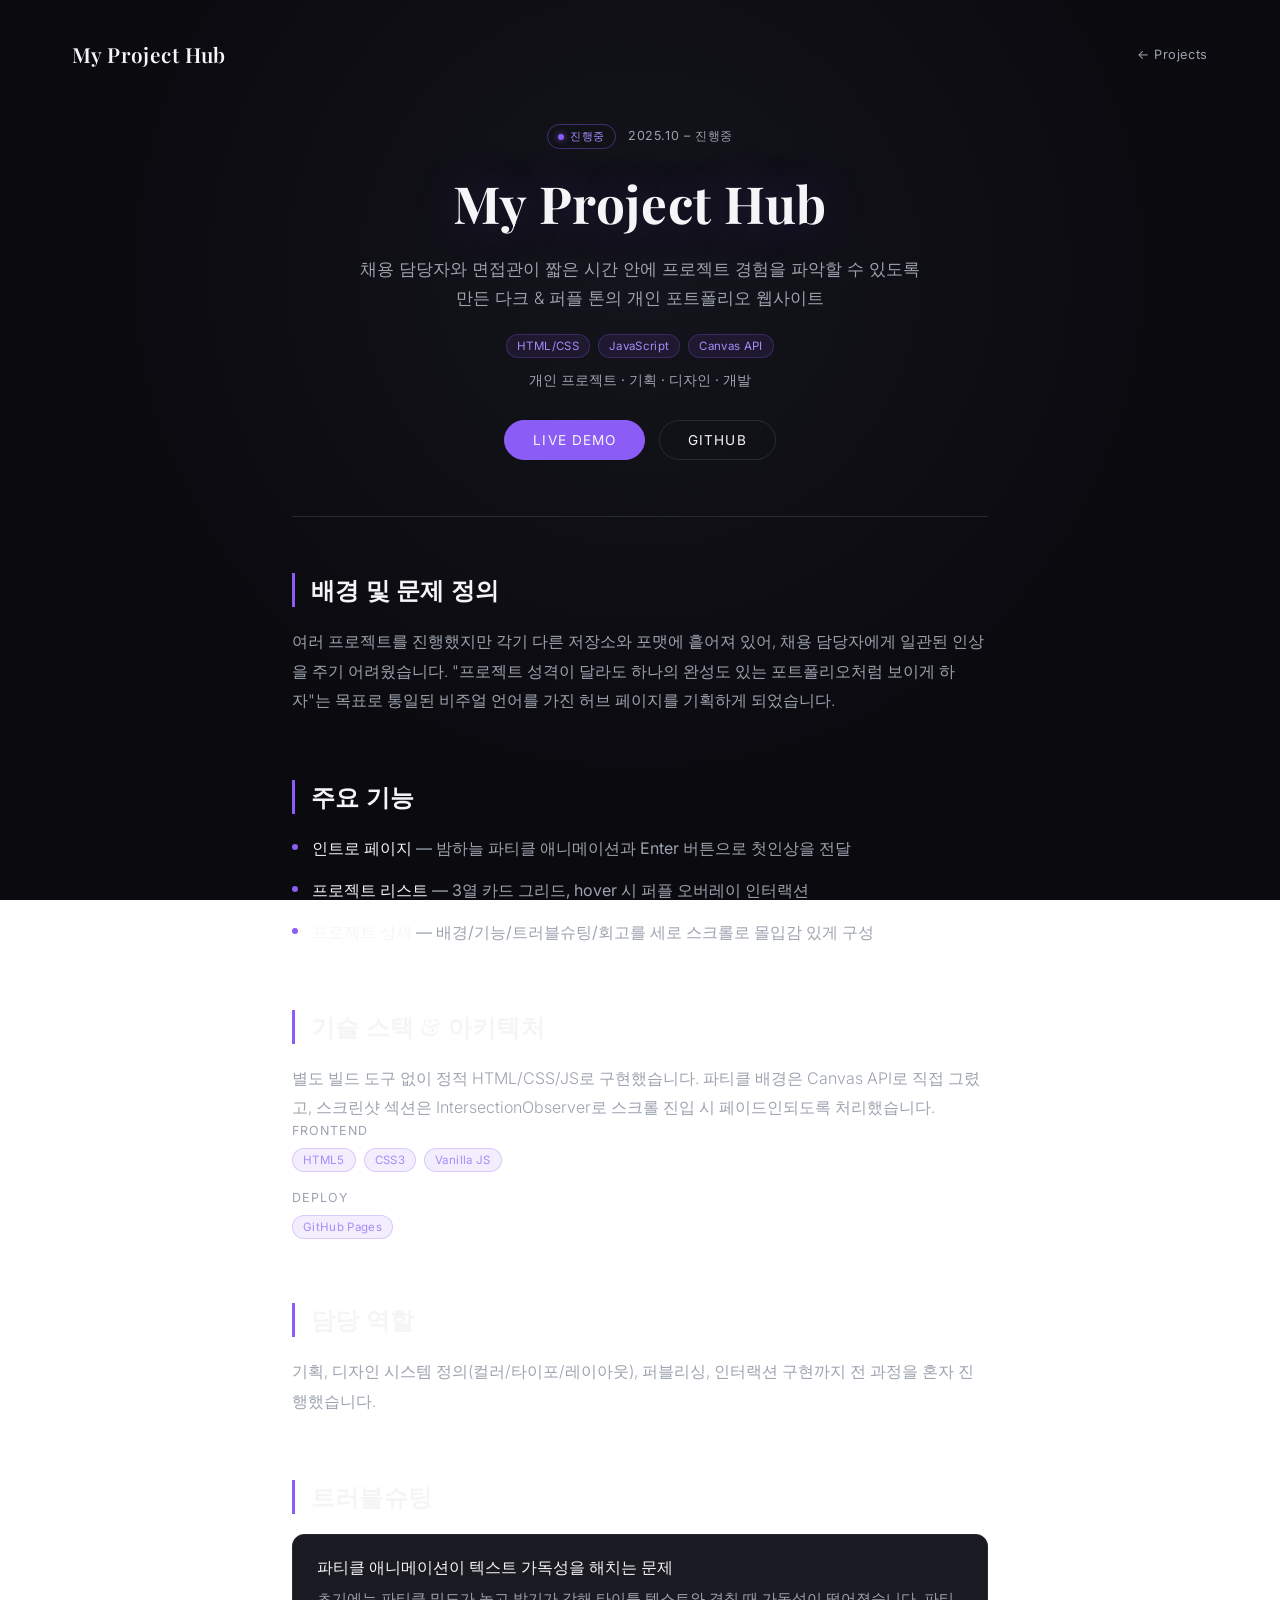
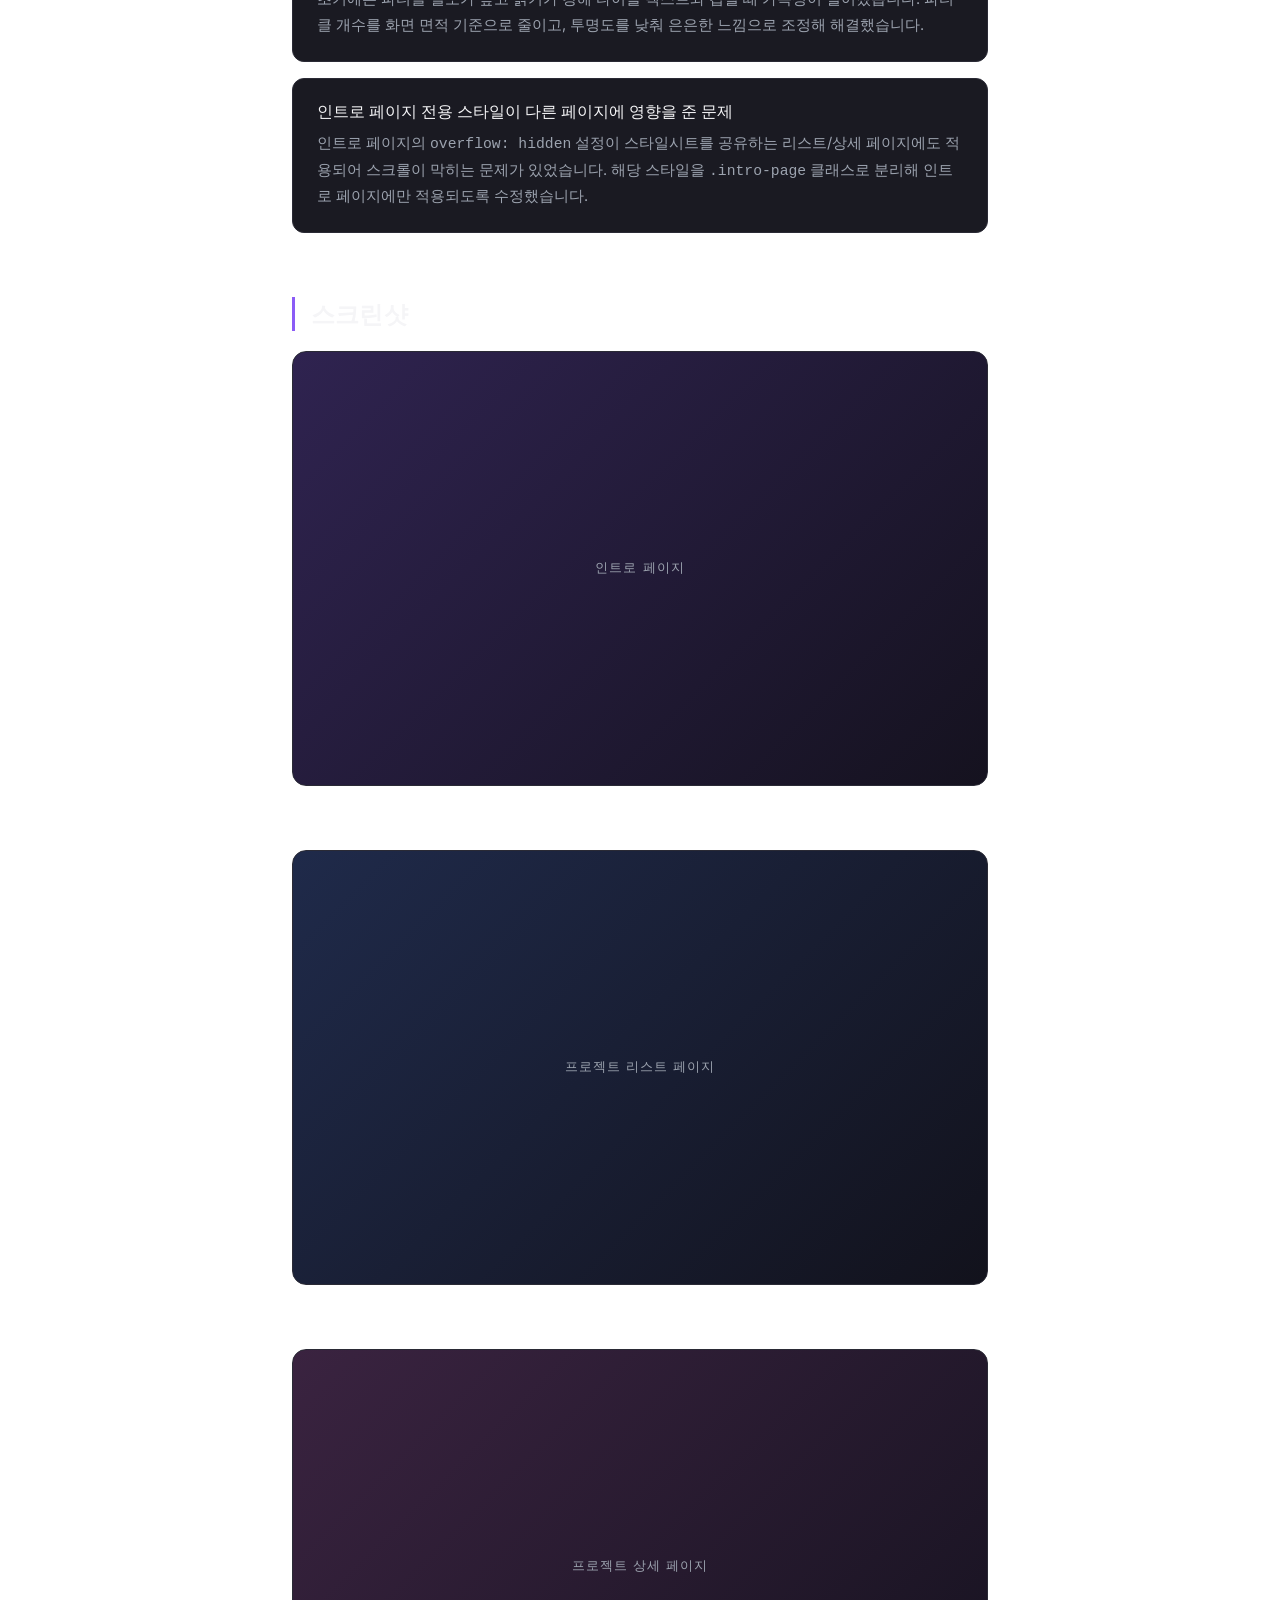
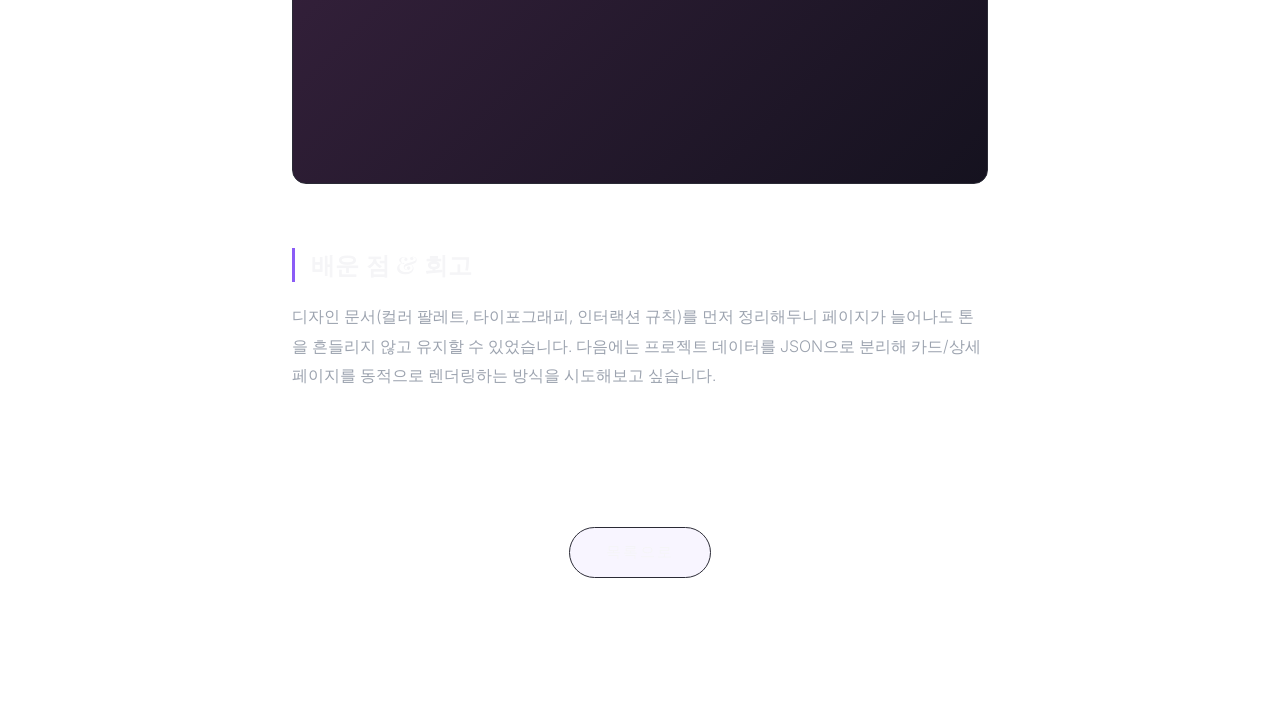
==== project-detail.html @ 3cccc222 "인덱스페이지 리스트페이지 1차완료" ====
<!DOCTYPE html>
<html lang="ko">
<head>
<meta charset="UTF-8" />
<meta name="viewport" content="width=device-width, initial-scale=1.0" />
<title>My Project Hub — Project Detail</title>
<link rel="stylesheet" href="styles.css" />
<link rel="preconnect" href="https://fonts.googleapis.com" />
<link rel="preconnect" href="https://fonts.gstatic.com" crossorigin />
<link href="https://fonts.googleapis.com/css2?family=Playfair+Display:wght@500;600;700&family=Inter:wght@300;400;500&display=swap" rel="stylesheet" />
</head>
<body>
  <header class="site-header">
    <a href="index.html" class="site-header__logo">My Project Hub</a>
    <a href="projects.html" class="site-header__back">← Projects</a>
  </header>

  <main class="detail-page">
    <div class="detail-hero">
      <div class="detail-hero__meta">
        <span class="status-badge status-badge--progress">진행중</span>
        <span class="detail-hero__period">2025.10 – 진행중</span>
      </div>
      <h1 class="detail-hero__title">My Project Hub</h1>
      <p class="detail-hero__desc">
        채용 담당자와 면접관이 짧은 시간 안에 프로젝트 경험을 파악할 수 있도록 만든
        다크 &amp; 퍼플 톤의 개인 포트폴리오 웹사이트
      </p>
      <div class="detail-hero__tags">
        <span class="tag">HTML/CSS</span>
        <span class="tag">JavaScript</span>
        <span class="tag">Canvas API</span>
      </div>
      <p class="detail-hero__role">개인 프로젝트 · 기획 · 디자인 · 개발</p>
      <div class="detail-hero__links">
        <a href="#" class="detail-link detail-link--primary">Live Demo</a>
        <a href="#" class="detail-link">GitHub</a>
      </div>
    </div>

    <section class="detail-section">
      <h2 class="detail-section__title">배경 및 문제 정의</h2>
      <p class="detail-section__body">
        여러 프로젝트를 진행했지만 각기 다른 저장소와 포맷에 흩어져 있어, 채용 담당자에게
        일관된 인상을 주기 어려웠습니다. "프로젝트 성격이 달라도 하나의 완성도 있는
        포트폴리오처럼 보이게 하자"는 목표로 통일된 비주얼 언어를 가진 허브 페이지를
        기획하게 되었습니다.
      </p>
    </section>

    <section class="detail-section">
      <h2 class="detail-section__title">주요 기능</h2>
      <ul class="feature-list">
        <li><strong>인트로 페이지</strong> — 밤하늘 파티클 애니메이션과 Enter 버튼으로 첫인상을 전달</li>
        <li><strong>프로젝트 리스트</strong> — 3열 카드 그리드, hover 시 퍼플 오버레이 인터랙션</li>
        <li><strong>프로젝트 상세</strong> — 배경/기능/트러블슈팅/회고를 세로 스크롤로 몰입감 있게 구성</li>
      </ul>
    </section>

    <section class="detail-section">
      <h2 class="detail-section__title">기술 스택 &amp; 아키텍처</h2>
      <p class="detail-section__body">
        별도 빌드 도구 없이 정적 HTML/CSS/JS로 구현했습니다. 파티클 배경은 Canvas API로
        직접 그렸고, 스크린샷 섹션은 IntersectionObserver로 스크롤 진입 시 페이드인되도록
        처리했습니다.
      </p>
      <div class="stack-group">
        <div class="stack-group__label">Frontend</div>
        <div class="stack-group__tags">
          <span class="tag">HTML5</span>
          <span class="tag">CSS3</span>
          <span class="tag">Vanilla JS</span>
        </div>
      </div>
      <div class="stack-group">
        <div class="stack-group__label">Deploy</div>
        <div class="stack-group__tags">
          <span class="tag">GitHub Pages</span>
        </div>
      </div>
    </section>

    <section class="detail-section">
      <h2 class="detail-section__title">담당 역할</h2>
      <p class="detail-section__body">
        기획, 디자인 시스템 정의(컬러/타이포/레이아웃), 퍼블리싱, 인터랙션 구현까지
        전 과정을 혼자 진행했습니다.
      </p>
    </section>

    <section class="detail-section">
      <h2 class="detail-section__title">트러블슈팅</h2>
      <div class="trouble-item">
        <div class="trouble-item__title">파티클 애니메이션이 텍스트 가독성을 해치는 문제</div>
        <div class="trouble-item__body">
          초기에는 파티클 밀도가 높고 밝기가 강해 타이틀 텍스트와 겹칠 때 가독성이
          떨어졌습니다. 파티클 개수를 화면 면적 기준으로 줄이고, 투명도를 낮춰 은은한
          느낌으로 조정해 해결했습니다.
        </div>
      </div>
      <div class="trouble-item">
        <div class="trouble-item__title">인트로 페이지 전용 스타일이 다른 페이지에 영향을 준 문제</div>
        <div class="trouble-item__body">
          인트로 페이지의 <code>overflow: hidden</code> 설정이 스타일시트를 공유하는
          리스트/상세 페이지에도 적용되어 스크롤이 막히는 문제가 있었습니다.
          해당 스타일을 <code>.intro-page</code> 클래스로 분리해 인트로 페이지에만
          적용되도록 수정했습니다.
        </div>
      </div>
    </section>

    <section class="detail-section detail-section--screenshots">
      <h2 class="detail-section__title">스크린샷</h2>
      <div class="screenshot-list">
        <div class="screenshot reveal" style="--thumb-a:#2f2350; --thumb-b:#15121f;">인트로 페이지</div>
        <div class="screenshot reveal" style="--thumb-a:#1f2a4a; --thumb-b:#12121c;">프로젝트 리스트 페이지</div>
        <div class="screenshot reveal" style="--thumb-a:#3a2340; --thumb-b:#15121f;">프로젝트 상세 페이지</div>
      </div>
    </section>

    <section class="detail-section">
      <h2 class="detail-section__title">배운 점 &amp; 회고</h2>
      <p class="detail-section__body">
        디자인 문서(컬러 팔레트, 타이포그래피, 인터랙션 규칙)를 먼저 정리해두니
        페이지가 늘어나도 톤을 흔들리지 않고 유지할 수 있었습니다. 다음에는
        프로젝트 데이터를 JSON으로 분리해 카드/상세 페이지를 동적으로 렌더링하는
        방식을 시도해보고 싶습니다.
      </p>
    </section>

    <div class="detail-footer-nav">
      <a href="projects.html" class="enter-btn" style="animation:none; opacity:1;">
        <span>목록으로</span>
      </a>
    </div>
  </main>

  <script src="detail.js"></script>
</body>
</html>
---- styles.css ----
:root {
  --bg-primary: #0a0a0f;
  --bg-secondary: #1a1a22;
  --accent-primary: #8b5cf6;
  --accent-secondary: #a78bfa;
  --text-primary: #f5f5f7;
  --text-secondary: #9ca3af;
  --border: #2a2a35;

  --font-serif: "Playfair Display", "Noto Serif KR", serif;
  --font-sans: "Inter", "Pretendard", -apple-system, sans-serif;
}

* {
  margin: 0;
  padding: 0;
  box-sizing: border-box;
}

html, body {
  min-height: 100%;
}

body {
  background: radial-gradient(ellipse at 50% 30%, #14141c 0%, var(--bg-primary) 60%) fixed;
  color: var(--text-primary);
  font-family: var(--font-sans);
  position: relative;
}

body.intro-page {
  height: 100%;
  overflow: hidden;
}

#particles {
  position: fixed;
  inset: 0;
  z-index: 0;
  display: block;
}

.intro {
  position: relative;
  z-index: 1;
  height: 100vh;
  display: flex;
  flex-direction: column;
  align-items: center;
  justify-content: center;
  text-align: center;
  padding: 24px;
}

.intro__eyebrow {
  font-family: var(--font-sans);
  font-weight: 300;
  font-size: 0.85rem;
  letter-spacing: 0.35em;
  text-transform: uppercase;
  color: var(--text-secondary);
  margin-bottom: 20px;
  opacity: 0;
  animation: fade-up 0.9s ease forwards 0.1s;
}

.intro__title {
  font-family: var(--font-serif);
  font-weight: 600;
  font-size: clamp(2.6rem, 7vw, 5rem);
  letter-spacing: 0.02em;
  line-height: 1.15;
  background: linear-gradient(180deg, #ffffff 0%, var(--text-primary) 60%, var(--accent-secondary) 140%);
  -webkit-background-clip: text;
  background-clip: text;
  color: transparent;
  text-shadow: 0 0 60px rgba(139, 92, 246, 0.35);
  opacity: 0;
  animation: fade-up 1s ease forwards 0.3s;
}

.intro__subtitle {
  margin-top: 22px;
  font-family: var(--font-sans);
  font-weight: 300;
  font-size: clamp(0.95rem, 1.6vw, 1.1rem);
  letter-spacing: 0.04em;
  color: var(--text-secondary);
  opacity: 0;
  animation: fade-up 1s ease forwards 0.55s;
}

.enter-btn {
  margin-top: 56px;
  display: inline-flex;
  align-items: center;
  gap: 10px;
  padding: 14px 36px;
  border: 1px solid var(--border);
  border-radius: 999px;
  color: var(--text-primary);
  font-family: var(--font-sans);
  font-size: 0.95rem;
  letter-spacing: 0.12em;
  text-transform: uppercase;
  text-decoration: none;
  background: rgba(139, 92, 246, 0.06);
  backdrop-filter: blur(6px);
  transition: background 0.3s ease, border-color 0.3s ease, box-shadow 0.3s ease, transform 0.3s ease;
  opacity: 0;
  animation: fade-up 1s ease forwards 0.8s;
}

.enter-btn__icon {
  transition: transform 0.3s ease;
}

.enter-btn:hover {
  border-color: var(--accent-primary);
  background: rgba(139, 92, 246, 0.16);
  box-shadow: 0 0 32px rgba(139, 92, 246, 0.35);
  transform: translateY(-2px);
}

.enter-btn:hover .enter-btn__icon {
  transform: translateX(4px);
}

.enter-btn:active {
  transform: translateY(0);
}

@keyframes fade-up {
  from {
    opacity: 0;
    transform: translateY(14px);
  }
  to {
    opacity: 1;
    transform: translateY(0);
  }
}

@media (max-width: 480px) {
  .intro__eyebrow {
    letter-spacing: 0.25em;
  }
  .enter-btn {
    padding: 12px 28px;
    font-size: 0.85rem;
  }
}

/* =========================================
   Projects List Page
   ========================================= */

.site-header {
  position: relative;
  z-index: 1;
  display: flex;
  align-items: center;
  justify-content: space-between;
  max-width: 1200px;
  margin: 0 auto;
  padding: 40px 32px 0;
}

.site-header__logo {
  font-family: var(--font-serif);
  font-size: 1.3rem;
  font-weight: 600;
  letter-spacing: 0.02em;
  color: var(--text-primary);
  text-decoration: none;
}

.site-header__logo:hover {
  color: var(--accent-secondary);
}

.site-header__nav-hint {
  font-family: var(--font-sans);
  font-size: 0.8rem;
  letter-spacing: 0.1em;
  text-transform: uppercase;
  color: var(--text-secondary);
}

.projects-page {
  position: relative;
  z-index: 1;
  max-width: 1200px;
  margin: 0 auto;
  padding: 64px 32px 120px;
}

.projects-page__heading {
  font-family: var(--font-serif);
  font-weight: 600;
  font-size: clamp(2rem, 4vw, 2.8rem);
  letter-spacing: 0.02em;
  margin-bottom: 14px;
}

.projects-page__subheading {
  font-family: var(--font-sans);
  font-weight: 300;
  font-size: 1rem;
  color: var(--text-secondary);
  letter-spacing: 0.02em;
  margin-bottom: 56px;
  max-width: 560px;
  line-height: 1.6;
}

.project-grid {
  display: grid;
  grid-template-columns: repeat(3, 1fr);
  gap: 32px;
}

.project-card {
  position: relative;
  display: flex;
  flex-direction: column;
  background: var(--bg-secondary);
  border: 1px solid var(--border);
  border-radius: 16px;
  overflow: hidden;
  text-decoration: none;
  color: inherit;
  transition: transform 0.3s ease, border-color 0.3s ease, box-shadow 0.3s ease;
}

.project-card:hover {
  transform: translateY(-4px);
  border-color: rgba(139, 92, 246, 0.45);
  box-shadow: 0 16px 40px rgba(139, 92, 246, 0.16);
}

.project-card__thumb {
  position: relative;
  aspect-ratio: 16 / 10;
  background: linear-gradient(135deg, var(--thumb-a, #2a2140), var(--thumb-b, #14141c));
}

.project-card__overlay {
  position: absolute;
  inset: 0;
  background: linear-gradient(160deg, rgba(139, 92, 246, 0.35), rgba(139, 92, 246, 0) 60%);
  opacity: 0;
  transition: opacity 0.25s ease;
}

.project-card:hover .project-card__overlay {
  opacity: 1;
}

.project-card__body {
  padding: 24px;
  display: flex;
  flex-direction: column;
  gap: 12px;
  flex: 1;
}

.project-card__meta-top {
  display: flex;
  align-items: center;
  justify-content: space-between;
  font-size: 0.75rem;
  letter-spacing: 0.05em;
}

.status-badge {
  display: inline-flex;
  align-items: center;
  gap: 6px;
  padding: 4px 10px;
  border-radius: 999px;
  font-size: 0.7rem;
  letter-spacing: 0.06em;
  text-transform: uppercase;
  border: 1px solid var(--border);
  color: var(--text-secondary);
}

.status-badge::before {
  content: "";
  width: 6px;
  height: 6px;
  border-radius: 50%;
  background: var(--text-secondary);
}

.status-badge--progress {
  color: var(--accent-secondary);
  border-color: rgba(139, 92, 246, 0.4);
}

.status-badge--progress::before {
  background: var(--accent-primary);
  box-shadow: 0 0 6px rgba(139, 92, 246, 0.8);
}

.project-card__period {
  color: var(--text-secondary);
}

.project-card__title {
  font-family: var(--font-serif);
  font-weight: 600;
  font-size: 1.25rem;
  letter-spacing: 0.01em;
}

.project-card__desc {
  font-family: var(--font-sans);
  font-weight: 300;
  font-size: 0.9rem;
  line-height: 1.55;
  color: var(--text-secondary);
}

.project-card__tags {
  display: flex;
  flex-wrap: wrap;
  gap: 8px;
  margin-top: 4px;
}

.tag {
  font-size: 0.72rem;
  letter-spacing: 0.03em;
  padding: 4px 10px;
  border-radius: 999px;
  background: rgba(139, 92, 246, 0.1);
  border: 1px solid rgba(139, 92, 246, 0.25);
  color: var(--accent-secondary);
}

.project-card__role {
  margin-top: auto;
  padding-top: 12px;
  font-size: 0.78rem;
  color: var(--text-secondary);
  border-top: 1px solid var(--border);
}

@media (max-width: 900px) {
  .project-grid {
    grid-template-columns: repeat(2, 1fr);
  }
}

@media (max-width: 600px) {
  .project-grid {
    grid-template-columns: 1fr;
  }

  .site-header {
    padding: 28px 20px 0;
  }

  .projects-page {
    padding: 40px 20px 80px;
  }
}

/* =========================================
   Project Detail Page
   ========================================= */

.site-header__back {
  font-family: var(--font-sans);
  font-size: 0.8rem;
  letter-spacing: 0.05em;
  color: var(--text-secondary);
  text-decoration: none;
  transition: color 0.2s ease;
}

.site-header__back:hover {
  color: var(--accent-secondary);
}

.detail-page {
  position: relative;
  z-index: 1;
  max-width: 760px;
  margin: 0 auto;
  padding: 56px 32px 140px;
}

.detail-hero {
  text-align: center;
  padding-bottom: 56px;
  margin-bottom: 56px;
  border-bottom: 1px solid var(--border);
}

.detail-hero__meta {
  display: flex;
  align-items: center;
  justify-content: center;
  gap: 12px;
  font-size: 0.78rem;
  margin-bottom: 20px;
}

.detail-hero__period {
  color: var(--text-secondary);
  letter-spacing: 0.05em;
}

.detail-hero__title {
  font-family: var(--font-serif);
  font-weight: 700;
  font-size: clamp(2.2rem, 5vw, 3.2rem);
  letter-spacing: 0.01em;
  text-shadow: 0 0 50px rgba(139, 92, 246, 0.25);
  margin-bottom: 18px;
}

.detail-hero__desc {
  font-family: var(--font-sans);
  font-weight: 300;
  font-size: 1.05rem;
  color: var(--text-secondary);
  line-height: 1.7;
  max-width: 560px;
  margin: 0 auto 22px;
}

.detail-hero__tags {
  display: flex;
  flex-wrap: wrap;
  justify-content: center;
  gap: 8px;
  margin-bottom: 14px;
}

.detail-hero__role {
  font-size: 0.85rem;
  color: var(--text-secondary);
  margin-bottom: 30px;
}

.detail-hero__links {
  display: flex;
  justify-content: center;
  gap: 14px;
}

.detail-link {
  display: inline-flex;
  align-items: center;
  padding: 11px 28px;
  border-radius: 999px;
  font-size: 0.85rem;
  letter-spacing: 0.08em;
  text-transform: uppercase;
  text-decoration: none;
  border: 1px solid var(--border);
  color: var(--text-primary);
  transition: border-color 0.25s ease, background 0.25s ease, box-shadow 0.25s ease, transform 0.25s ease;
}

.detail-link:hover {
  transform: translateY(-2px);
  border-color: var(--accent-primary);
}

.detail-link--primary {
  background: var(--accent-primary);
  border-color: var(--accent-primary);
}

.detail-link--primary:hover {
  background: var(--accent-secondary);
  border-color: var(--accent-secondary);
  box-shadow: 0 10px 30px rgba(139, 92, 246, 0.35);
}

.detail-section {
  margin-bottom: 64px;
}

.detail-section__title {
  font-family: var(--font-serif);
  font-weight: 600;
  font-size: 1.5rem;
  letter-spacing: 0.01em;
  margin-bottom: 20px;
  padding-left: 16px;
  border-left: 3px solid var(--accent-primary);
}

.detail-section__body {
  font-family: var(--font-sans);
  font-weight: 300;
  font-size: 1rem;
  line-height: 1.85;
  color: var(--text-secondary);
}

.detail-section__body + .detail-section__body {
  margin-top: 14px;
}

.feature-list {
  list-style: none;
  display: flex;
  flex-direction: column;
  gap: 14px;
}

.feature-list li {
  font-size: 1rem;
  line-height: 1.75;
  color: var(--text-secondary);
  padding-left: 20px;
  position: relative;
}

.feature-list li::before {
  content: "";
  position: absolute;
  left: 0;
  top: 0.65em;
  width: 6px;
  height: 6px;
  border-radius: 50%;
  background: var(--accent-primary);
}

.feature-list strong {
  color: var(--text-primary);
  font-weight: 500;
}

.stack-group {
  margin-bottom: 18px;
}

.stack-group__label {
  font-size: 0.78rem;
  letter-spacing: 0.08em;
  text-transform: uppercase;
  color: var(--text-secondary);
  margin-bottom: 10px;
}

.stack-group__tags {
  display: flex;
  flex-wrap: wrap;
  gap: 8px;
}

.trouble-item {
  background: var(--bg-secondary);
  border: 1px solid var(--border);
  border-radius: 12px;
  padding: 22px 24px;
  margin-bottom: 16px;
}

.trouble-item__title {
  font-family: var(--font-sans);
  font-weight: 500;
  font-size: 1rem;
  color: var(--text-primary);
  margin-bottom: 8px;
}

.trouble-item__body {
  font-size: 0.92rem;
  line-height: 1.75;
  color: var(--text-secondary);
}

.screenshot-list {
  display: flex;
  flex-direction: column;
  gap: 64px;
}

.screenshot {
  aspect-ratio: 16 / 10;
  border-radius: 14px;
  border: 1px solid var(--border);
  background: linear-gradient(135deg, var(--thumb-a, #241d38), var(--thumb-b, #14121e));
  display: flex;
  align-items: center;
  justify-content: center;
  font-family: var(--font-sans);
  font-size: 0.8rem;
  letter-spacing: 0.08em;
  text-transform: uppercase;
  color: var(--text-secondary);
}

.reveal {
  opacity: 0;
  transform: translateY(24px);
  transition: opacity 0.7s ease, transform 0.7s ease;
}

.reveal.is-visible {
  opacity: 1;
  transform: translateY(0);
}

.detail-footer-nav {
  text-align: center;
  margin-top: 80px;
}

@media (max-width: 600px) {
  .detail-page {
    padding: 40px 20px 100px;
  }

  .detail-hero {
    padding-bottom: 40px;
    margin-bottom: 40px;
  }

  .detail-hero__links {
    flex-direction: column;
    align-items: center;
  }
}
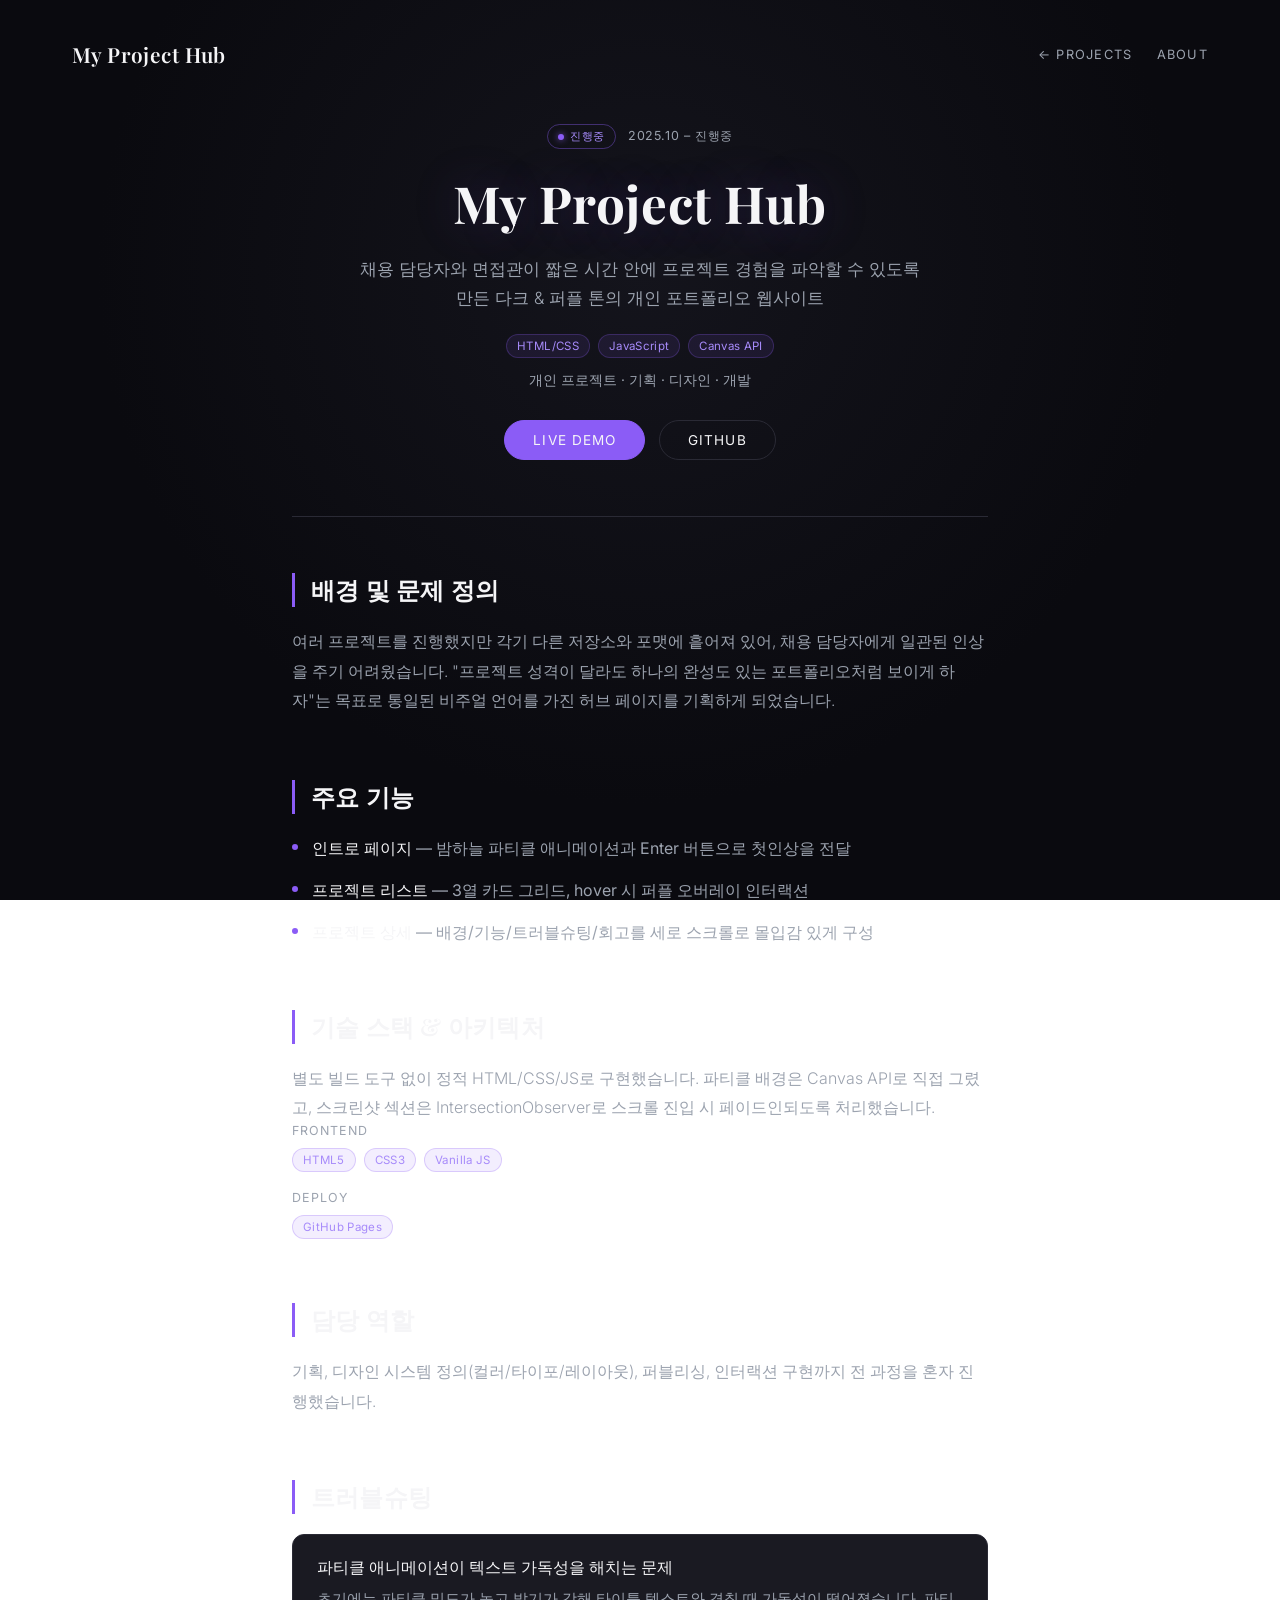
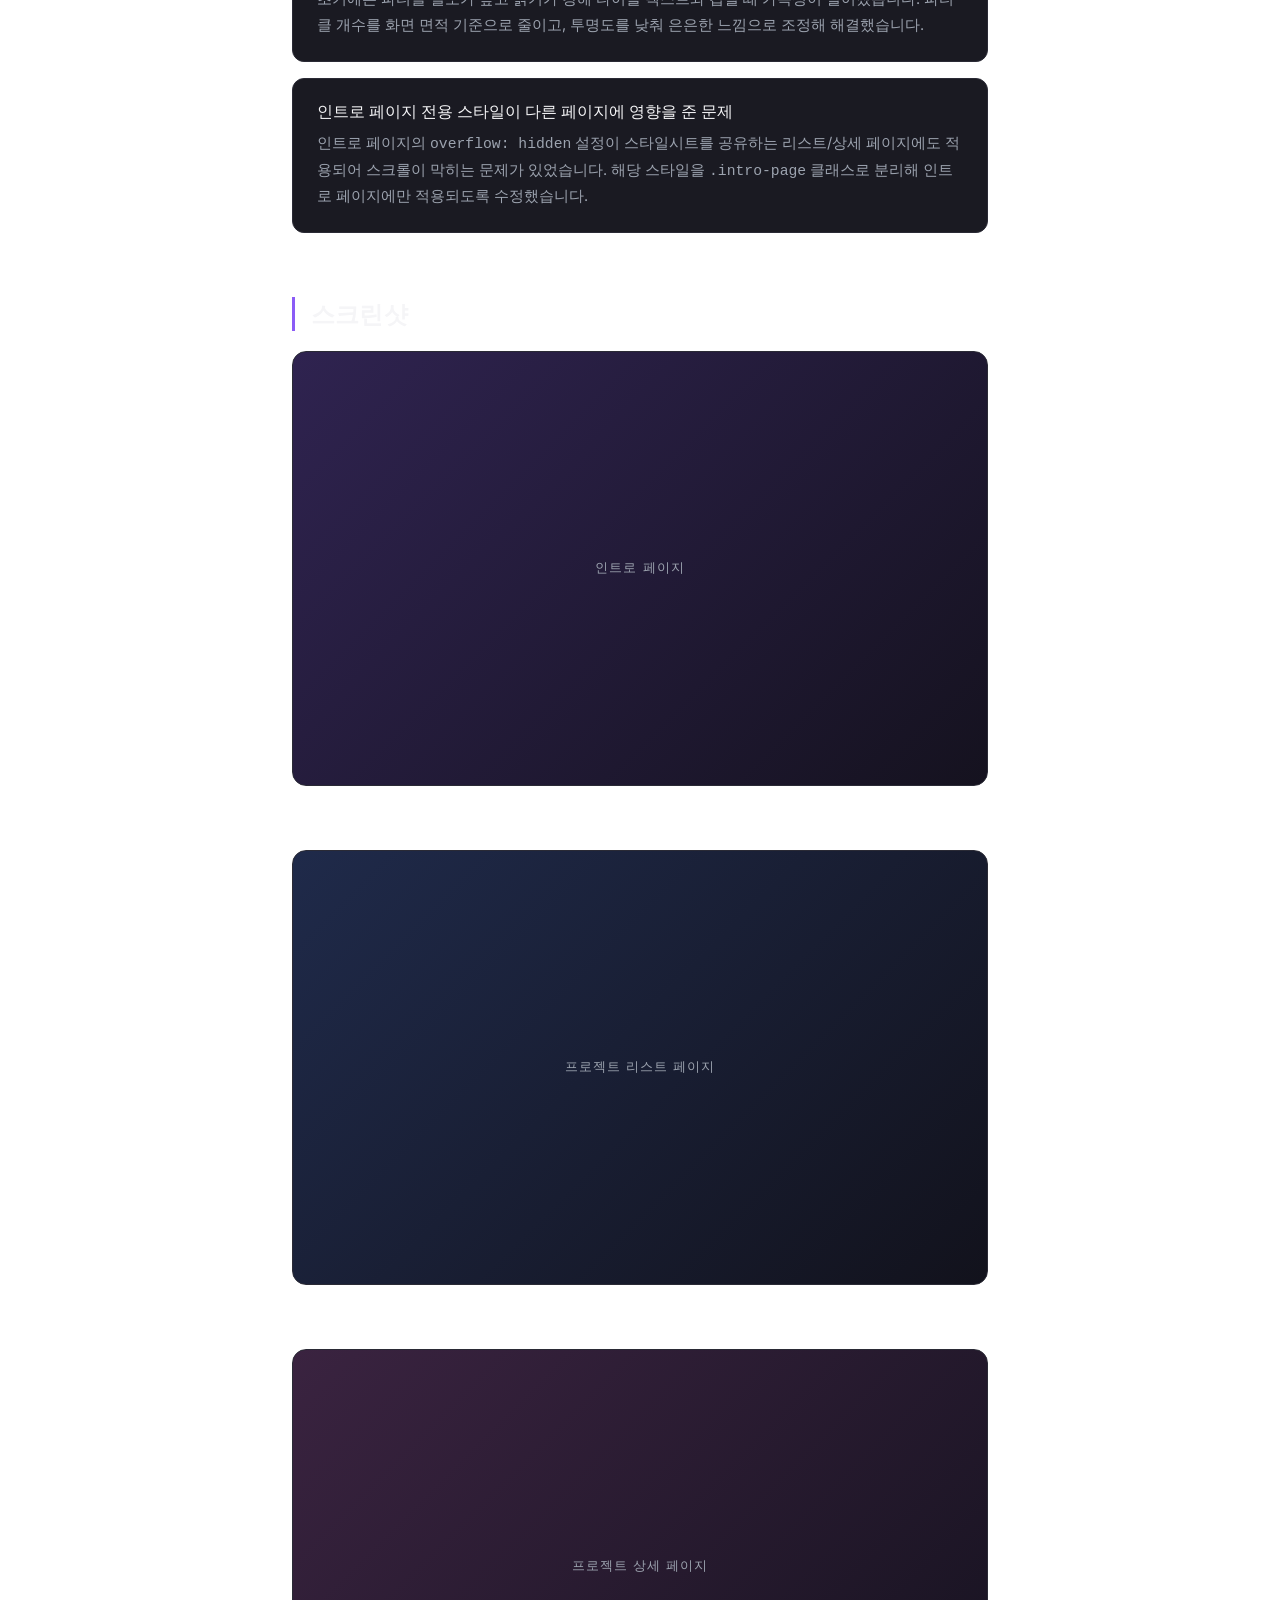
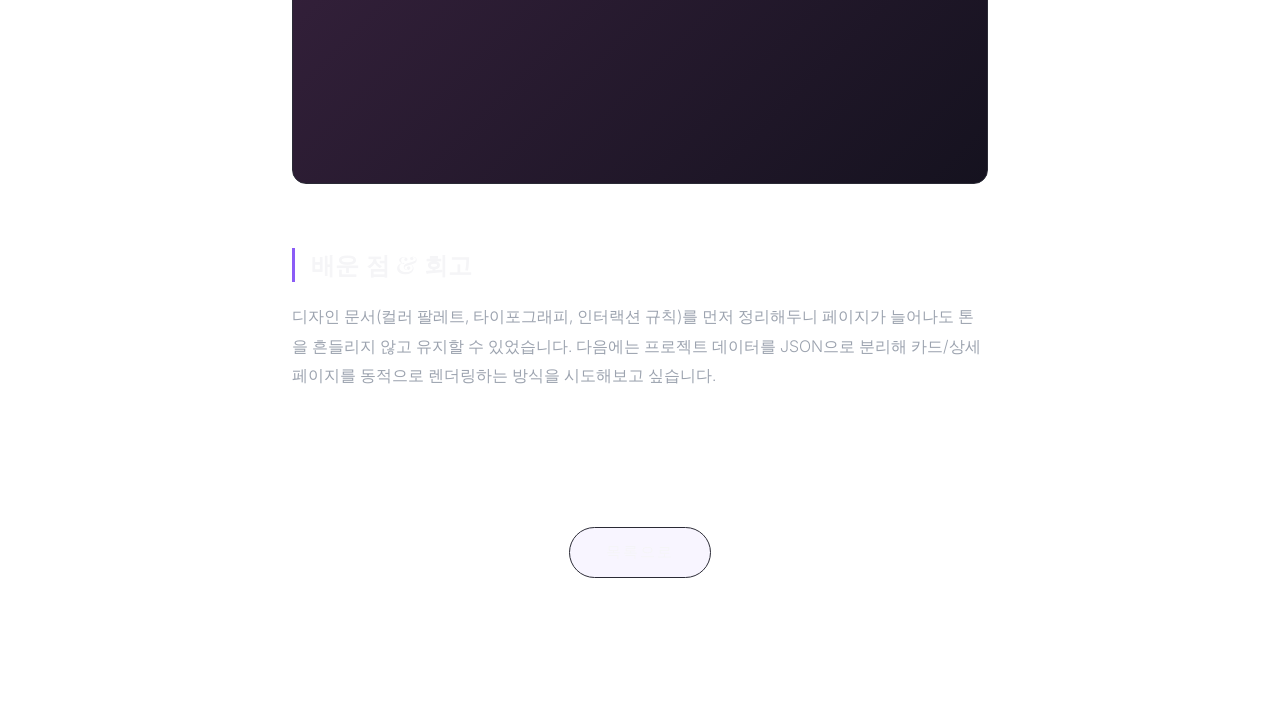
==== commit 5c1b4461: "About 페이지 추가 및 헤더 내비게이션 연결 포트폴리오 히어로, 소개, 기술 스택, 경력 타임라인, 연락처 섹션으로 about.html을 구성하고 projects/detail " ====
--- a/project-detail.html
+++ b/project-detail.html
@@ -12,7 +12,10 @@
 <body>
   <header class="site-header">
     <a href="index.html" class="site-header__logo">My Project Hub</a>
-    <a href="projects.html" class="site-header__back">← Projects</a>
+    <nav class="site-header__nav">
+      <a href="projects.html" class="site-header__nav-link">← Projects</a>
+      <a href="about.html" class="site-header__nav-link">About</a>
+    </nav>
   </header>
 
   <main class="detail-page">
--- a/styles.css
+++ b/styles.css
@@ -187,6 +187,30 @@
   color: var(--text-secondary);
 }
 
+.site-header__nav {
+  display: flex;
+  align-items: center;
+  gap: 24px;
+}
+
+.site-header__nav-link {
+  font-family: var(--font-sans);
+  font-size: 0.8rem;
+  letter-spacing: 0.1em;
+  text-transform: uppercase;
+  color: var(--text-secondary);
+  text-decoration: none;
+  transition: color 0.2s ease;
+}
+
+.site-header__nav-link:hover {
+  color: var(--accent-secondary);
+}
+
+.site-header__nav-link--active {
+  color: var(--text-primary);
+}
+
 .projects-page {
   position: relative;
   z-index: 1;
@@ -632,3 +656,115 @@
     align-items: center;
   }
 }
+
+/* =========================================
+   About Page
+   ========================================= */
+
+.about-page {
+  position: relative;
+  z-index: 1;
+  max-width: 760px;
+  margin: 0 auto;
+  padding: 56px 32px 140px;
+}
+
+.about-hero {
+  text-align: center;
+  padding-bottom: 56px;
+  margin-bottom: 56px;
+  border-bottom: 1px solid var(--border);
+}
+
+.about-avatar {
+  width: 96px;
+  height: 96px;
+  margin: 0 auto 28px;
+  border-radius: 50%;
+  display: flex;
+  align-items: center;
+  justify-content: center;
+  background: linear-gradient(135deg, var(--accent-primary), #2f2350);
+  font-family: var(--font-serif);
+  font-weight: 600;
+  font-size: 1.6rem;
+  color: var(--text-primary);
+  box-shadow: 0 0 40px rgba(139, 92, 246, 0.35);
+}
+
+.about-hero__title {
+  font-family: var(--font-serif);
+  font-weight: 700;
+  font-size: clamp(2rem, 4.5vw, 2.8rem);
+  letter-spacing: 0.01em;
+  text-shadow: 0 0 50px rgba(139, 92, 246, 0.25);
+  margin-bottom: 18px;
+}
+
+.about-hero__desc {
+  font-family: var(--font-sans);
+  font-weight: 300;
+  font-size: 1.05rem;
+  color: var(--text-secondary);
+  line-height: 1.7;
+  max-width: 560px;
+  margin: 0 auto 22px;
+}
+
+.timeline {
+  list-style: none;
+  display: flex;
+  flex-direction: column;
+  gap: 22px;
+}
+
+.timeline__item {
+  display: grid;
+  grid-template-columns: 140px 1fr;
+  gap: 20px;
+  padding-bottom: 22px;
+  border-bottom: 1px solid var(--border);
+}
+
+.timeline__item:last-child {
+  border-bottom: none;
+  padding-bottom: 0;
+}
+
+.timeline__period {
+  font-size: 0.78rem;
+  letter-spacing: 0.05em;
+  color: var(--text-secondary);
+  padding-top: 2px;
+}
+
+.timeline__body strong {
+  display: block;
+  font-family: var(--font-sans);
+  font-weight: 500;
+  font-size: 1rem;
+  color: var(--text-primary);
+  margin-bottom: 6px;
+}
+
+.timeline__body p {
+  font-size: 0.92rem;
+  line-height: 1.7;
+  color: var(--text-secondary);
+}
+
+@media (max-width: 600px) {
+  .about-page {
+    padding: 40px 20px 100px;
+  }
+
+  .about-hero {
+    padding-bottom: 40px;
+    margin-bottom: 40px;
+  }
+
+  .timeline__item {
+    grid-template-columns: 1fr;
+    gap: 6px;
+  }
+}
